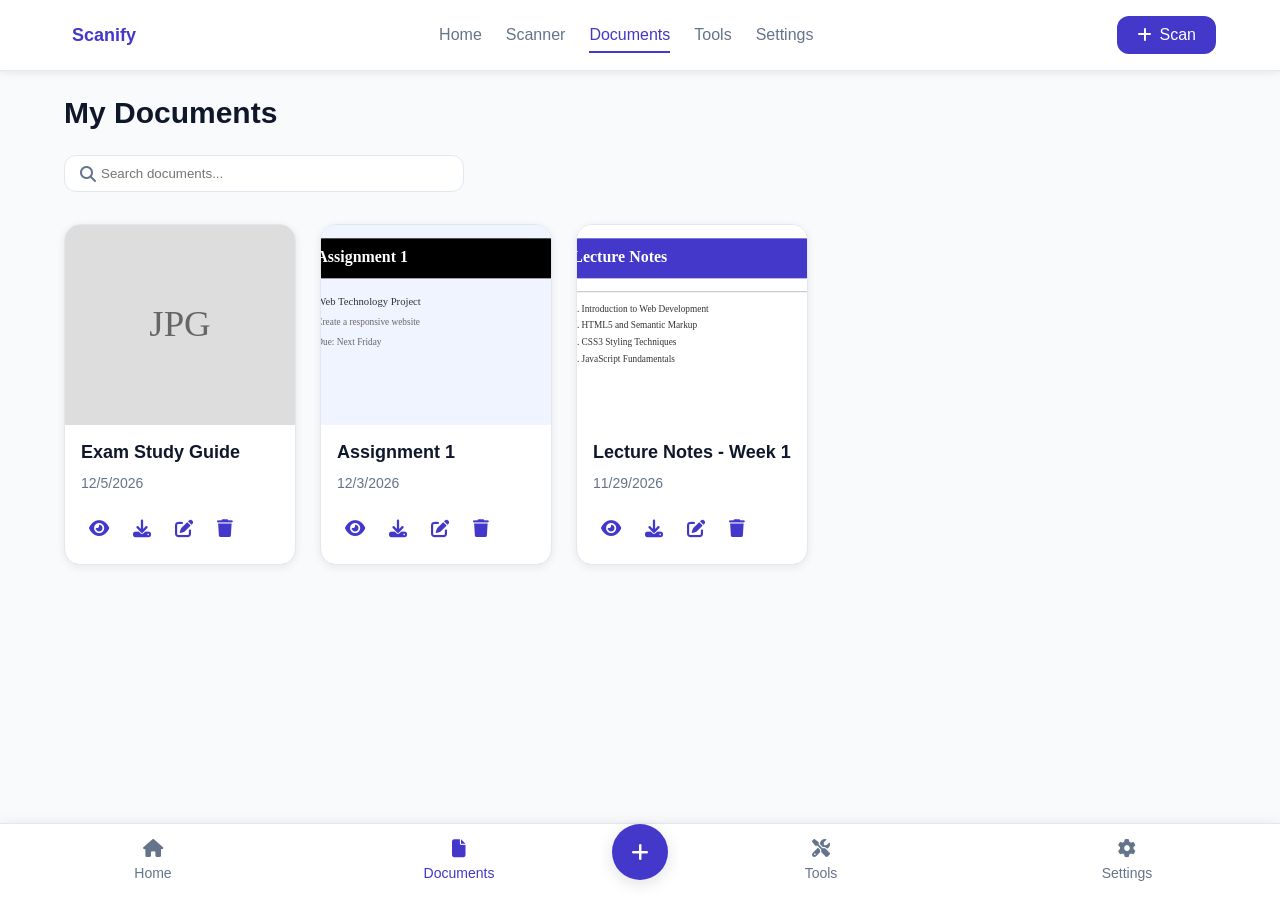
==== documents.html @ d7776bcd "first commit" ====
<!DOCTYPE html>
<html lang="en">
<head>
    <meta charset="UTF-8">
    <meta name="viewport" content="width=device-width, initial-scale=1.0">
    <title>Documents - Scanify</title>
    <link rel="stylesheet" href="css/style.css">
    <link rel="stylesheet" href="https://cdnjs.cloudflare.com/ajax/libs/font-awesome/6.4.0/css/all.min.css">
</head>
<body>
    <!-- Navigation Bar (Desktop) -->
    <nav class="navbar desktop-nav">
        <div class="navbar-container">
            <div class="navbar-logo">
                <i class="fas fa-file-scan"></i>
                <span>Scanify</span>
            </div>
            <ul class="nav-menu">
                <li><a href="index.html">Home</a></li>
                <li><a href="scanner.html">Scanner</a></li>
                <li><a href="documents.html" class="active">Documents</a></li>
                <li><a href="tools.html">Tools</a></li>
                <li><a href="settings.html">Settings</a></li>
            </ul>
            <button class="btn btn-primary nav-scan-btn" onclick="goToScanner()">
                <i class="fas fa-plus"></i> Scan
            </button>
        </div>
    </nav>

    <!-- Bottom Navigation (Mobile) -->
    <nav class="bottom-nav mobile-nav">
        <a href="index.html" class="nav-item" data-page="home">
            <i class="fas fa-home"></i>
            <span>Home</span>
        </a>
        <a href="documents.html" class="nav-item active" data-page="documents">
            <i class="fas fa-file"></i>
            <span>Documents</span>
        </a>
        <button class="nav-fab" onclick="goToScanner()" title="Scan Document">
            <i class="fas fa-plus"></i>
        </button>
        <a href="tools.html" class="nav-item" data-page="tools">
            <i class="fas fa-tools"></i>
            <span>Tools</span>
        </a>
        <a href="settings.html" class="nav-item" data-page="settings">
            <i class="fas fa-cog"></i>
            <span>Settings</span>
        </a>
    </nav>

    <!-- Main Content -->
    <main class="container">
        <div class="documents-container">
            <div class="documents-header">
                <h1>My Documents</h1>
                <div class="search-bar">
                    <i class="fas fa-search"></i>
                    <input type="text" id="searchInput" placeholder="Search documents..." onkeyup="searchDocuments()">
                </div>
            </div>

            <div id="documentsGrid" class="documents-grid">
                <!-- Documents will be loaded here -->
            </div>

            <div id="emptyState" class="empty-state" style="display: none;">
                <i class="fas fa-inbox"></i>
                <p>No documents found.</p>
                <button class="btn btn-primary" onclick="goToScanner()">
                    <i class="fas fa-camera"></i> Start Scanning
                </button>
            </div>

            <div id="noSearchResults" class="empty-state" style="display: none;">
                <i class="fas fa-search"></i>
                <p>No documents match your search.</p>
            </div>
        </div>

        <!-- Document Preview Modal -->
        <div id="previewModal" class="modal" style="display: none;">
            <div class="modal-content modal-large">
                <div class="modal-header">
                    <h2 id="previewTitle">Document Preview</h2>
                    <button class="modal-close" onclick="closePreviewModal()">×</button>
                </div>
                <div class="modal-body">
                    <img id="previewImage" src="" alt="Document Preview" class="preview-image">
                </div>
                <div class="modal-footer">
                    <button class="btn btn-primary" onclick="downloadCurrentDocument()">
                        <i class="fas fa-download"></i> Download
                    </button>
                    <button class="btn btn-secondary" onclick="closePreviewModal()">Close</button>
                </div>
            </div>
        </div>

        <!-- Rename Modal -->
        <div id="renameModal" class="modal" style="display: none;">
            <div class="modal-content">
                <div class="modal-header">
                    <h2>Rename Document</h2>
                    <button class="modal-close" onclick="closeRenameModal()">×</button>
                </div>
                <div class="modal-body">
                    <label for="renameName">New Name:</label>
                    <input type="text" id="renameName" class="form-input">
                </div>
                <div class="modal-footer">
                    <button class="btn btn-primary" onclick="confirmRename()">Rename</button>
                    <button class="btn btn-secondary" onclick="closeRenameModal()">Cancel</button>
                </div>
            </div>
        </div>
    </main>

    <!-- Toast Notification -->
    <div id="toast" class="toast"></div>

    <script src="js/app.js"></script>
    <script src="js/documents.js"></script>
</body>
</html>
---- css/style.css ----
/* ===== ROOT VARIABLES ===== */
:root {
    /* Colors */
    --primary: #4338CA;
    --primary-light: #6366F1;
    --primary-dark: #312E81;
    --secondary: #0EA5E9;
    --success: #10B981;
    --danger: #EF4444;
    --warning: #F59E0B;
    
    --bg-primary: #F8FAFC;
    --bg-secondary: #FFFFFF;
    --bg-tertiary: #F1F5F9;
    
    --text-primary: #0F172A;
    --text-secondary: #64748B;
    --text-light: #94A3B8;
    
    --border-color: #E2E8F0;
    --shadow: 0 2px 8px rgba(0, 0, 0, 0.08);
    --shadow-md: 0 4px 16px rgba(0, 0, 0, 0.12);
    
    /* Spacing */
    --spacing-xs: 4px;
    --spacing-sm: 8px;
    --spacing-md: 16px;
    --spacing-lg: 24px;
    --spacing-xl: 32px;
    --spacing-2xl: 48px;
    
    /* Font */
    --font-primary: -apple-system, BlinkMacSystemFont, 'Segoe UI', Roboto, Oxygen, Ubuntu, Cantarell, sans-serif;
    --font-size-sm: 0.875rem;
    --font-size-base: 1rem;
    --font-size-lg: 1.125rem;
    --font-size-xl: 1.25rem;
    --font-size-2xl: 1.5rem;
    --font-size-3xl: 1.875rem;
    
    /* Border Radius */
    --radius-sm: 6px;
    --radius-md: 12px;
    --radius-lg: 16px;
    
    /* Transitions */
    --transition: all 0.3s ease;
}

/* Dark Mode */
[data-theme="dark"] {
    --bg-primary: #0F172A;
    --bg-secondary: #1E293B;
    --bg-tertiary: #334155;
    
    --text-primary: #F8FAFC;
    --text-secondary: #CBD5E1;
    --text-light: #94A3B8;
    
    --border-color: #334155;
    --shadow: 0 2px 8px rgba(0, 0, 0, 0.3);
    --shadow-md: 0 4px 16px rgba(0, 0, 0, 0.4);
}

/* ===== GLOBAL STYLES ===== */
* {
    margin: 0;
    padding: 0;
    box-sizing: border-box;
}

html {
    scroll-behavior: smooth;
}

body {
    font-family: var(--font-primary);
    background-color: var(--bg-primary);
    color: var(--text-primary);
    line-height: 1.6;
    transition: var(--transition);
}

/* ===== TYPOGRAPHY ===== */
h1, h2, h3, h4, h5, h6 {
    font-weight: 600;
    line-height: 1.2;
}

h1 {
    font-size: var(--font-size-3xl);
}

h2 {
    font-size: var(--font-size-2xl);
}

h3 {
    font-size: var(--font-size-xl);
}

a {
    color: var(--primary);
    text-decoration: none;
    transition: var(--transition);
}

a:hover {
    color: var(--primary-light);
}

.link {
    color: var(--primary);
    font-weight: 500;
}

.link:hover {
    color: var(--primary-light);
    text-decoration: underline;
}

/* ===== NAVBAR ===== */
.navbar {
    background-color: var(--bg-secondary);
    box-shadow: var(--shadow);
    position: sticky;
    top: 0;
    z-index: 100;
    border-bottom: 1px solid var(--border-color);
}

.navbar-container {
    display: flex;
    justify-content: space-between;
    align-items: center;
    max-width: 1200px;
    margin: 0 auto;
    padding: var(--spacing-md) var(--spacing-lg);
}

.navbar-logo {
    display: flex;
    align-items: center;
    gap: var(--spacing-sm);
    font-size: var(--font-size-lg);
    font-weight: 700;
    color: var(--primary);
}

.navbar-logo i {
    font-size: var(--font-size-2xl);
}

.nav-menu {
    display: flex;
    list-style: none;
    gap: var(--spacing-lg);
}

.nav-menu a {
    color: var(--text-secondary);
    font-weight: 500;
    transition: var(--transition);
    padding: var(--spacing-sm) 0;
    border-bottom: 2px solid transparent;
}

.nav-menu a:hover,
.nav-menu a.active {
    color: var(--primary);
    border-bottom-color: var(--primary);
}

.nav-scan-btn {
    white-space: nowrap;
}

/* Mobile Navigation */
.mobile-nav {
    display: none;
}

.bottom-nav {
    position: fixed;
    bottom: 0;
    left: 0;
    right: 0;
    background-color: var(--bg-secondary);
    border-top: 1px solid var(--border-color);
    display: flex;
    justify-content: space-around;
    align-items: center;
    padding: var(--spacing-sm) 0;
    z-index: 100;
    box-shadow: var(--shadow-md);
}

.nav-item {
    display: flex;
    flex-direction: column;
    align-items: center;
    justify-content: center;
    gap: var(--spacing-xs);
    color: var(--text-secondary);
    font-size: var(--font-size-sm);
    padding: var(--spacing-sm) var(--spacing-md);
    transition: var(--transition);
    flex: 1;
    text-align: center;
}

.nav-item:hover,
.nav-item.active {
    color: var(--primary);
}

.nav-item i {
    font-size: var(--font-size-lg);
}

.nav-fab {
    width: 56px;
    height: 56px;
    border-radius: 50%;
    background-color: var(--primary);
    color: white;
    border: none;
    font-size: var(--font-size-xl);
    cursor: pointer;
    box-shadow: var(--shadow-md);
    display: flex;
    align-items: center;
    justify-content: center;
    transition: var(--transition);
    margin-top: -20px;
}

.nav-fab:hover {
    background-color: var(--primary-light);
    transform: scale(1.1);
}

/* ===== BUTTONS ===== */
.btn {
    padding: 10px 20px;
    border: none;
    border-radius: var(--radius-md);
    font-size: var(--font-size-base);
    font-weight: 500;
    cursor: pointer;
    transition: var(--transition);
    display: inline-flex;
    align-items: center;
    gap: var(--spacing-sm);
    white-space: nowrap;
}

.btn-primary {
    background-color: var(--primary);
    color: white;
}

.btn-primary:hover {
    background-color: var(--primary-light);
    box-shadow: var(--shadow-md);
}

.btn-secondary {
    background-color: var(--bg-tertiary);
    color: var(--text-primary);
    border: 1px solid var(--border-color);
}

.btn-secondary:hover {
    background-color: var(--border-color);
}

.btn-danger {
    background-color: var(--danger);
    color: white;
}

.btn-danger:hover {
    background-color: #DC2626;
}

.btn-large {
    padding: 14px 32px;
    font-size: var(--font-size-lg);
}

.btn-icon {
    padding: 8px;
    background-color: transparent;
    color: var(--primary);
    border: none;
    font-size: var(--font-size-lg);
}

.btn-icon:hover {
    background-color: var(--bg-tertiary);
    border-radius: var(--radius-md);
}

/* ===== CONTAINER ===== */
.container {
    max-width: 1200px;
    margin: 0 auto;
    padding: var(--spacing-lg) var(--spacing-lg) 100px var(--spacing-lg);
}

/* ===== FORMS ===== */
.form-input,
.form-input input,
.form-input select,
.form-input textarea {
    width: 100%;
    padding: 10px 12px;
    border: 1px solid var(--border-color);
    border-radius: var(--radius-md);
    background-color: var(--bg-secondary);
    color: var(--text-primary);
    font-family: var(--font-primary);
    font-size: var(--font-size-base);
    transition: var(--transition);
}

input.form-input,
select.form-input,
textarea.form-input {
    width: 100%;
    padding: 10px 12px;
    border: 1px solid var(--border-color);
    border-radius: var(--radius-md);
    background-color: var(--bg-secondary);
    color: var(--text-primary);
    font-family: var(--font-primary);
    font-size: var(--font-size-base);
}

.form-input:focus,
input.form-input:focus,
select.form-input:focus,
textarea.form-input:focus {
    outline: none;
    border-color: var(--primary);
    box-shadow: 0 0 0 3px rgba(67, 56, 202, 0.1);
}

.form-group {
    margin-bottom: var(--spacing-lg);
}

.form-group label {
    display: block;
    margin-bottom: var(--spacing-sm);
    font-weight: 500;
    color: var(--text-primary);
}

/* ===== CARDS ===== */
.card {
    background-color: var(--bg-secondary);
    border: 1px solid var(--border-color);
    border-radius: var(--radius-lg);
    padding: var(--spacing-lg);
    box-shadow: var(--shadow);
    transition: var(--transition);
}

.card:hover {
    box-shadow: var(--shadow-md);
    transform: translateY(-2px);
}

.document-card {
    background-color: var(--bg-secondary);
    border: 1px solid var(--border-color);
    border-radius: var(--radius-lg);
    overflow: hidden;
    transition: var(--transition);
    box-shadow: var(--shadow);
}

.document-card:hover {
    box-shadow: var(--shadow-md);
    transform: translateY(-4px);
}

.card-image {
    width: 100%;
    height: 200px;
    background-color: var(--bg-tertiary);
    overflow: hidden;
}

.card-image img {
    width: 100%;
    height: 100%;
    object-fit: cover;
}

.card-content {
    padding: var(--spacing-md);
}

.card-content h3 {
    margin-bottom: var(--spacing-sm);
    font-size: var(--font-size-lg);
    line-height: 1.3;
}

.card-date {
    font-size: var(--font-size-sm);
    color: var(--text-secondary);
    margin-bottom: var(--spacing-md);
}

.card-actions {
    display: flex;
    gap: var(--spacing-sm);
}

/* ===== MODALS ===== */
.modal {
    display: none;
    position: fixed;
    top: 0;
    left: 0;
    right: 0;
    bottom: 0;
    background-color: rgba(0, 0, 0, 0.5);
    z-index: 1000;
    align-items: center;
    justify-content: center;
    padding: var(--spacing-lg);
    overflow-y: auto;
}

.modal.active {
    display: flex;
}

.modal-content {
    background-color: var(--bg-secondary);
    border-radius: var(--radius-lg);
    box-shadow: var(--shadow-md);
    max-width: 500px;
    width: 100%;
    max-height: 90vh;
    overflow-y: auto;
}

.modal-large {
    max-width: 800px;
}

.modal-header {
    display: flex;
    justify-content: space-between;
    align-items: center;
    padding: var(--spacing-lg);
    border-bottom: 1px solid var(--border-color);
}

.modal-header h2 {
    margin: 0;
}

.modal-close {
    background: none;
    border: none;
    font-size: var(--font-size-2xl);
    color: var(--text-secondary);
    cursor: pointer;
    transition: var(--transition);
}

.modal-close:hover {
    color: var(--text-primary);
}

.modal-body {
    padding: var(--spacing-lg);
}

.modal-footer {
    display: flex;
    gap: var(--spacing-md);
    padding: var(--spacing-lg);
    border-top: 1px solid var(--border-color);
    justify-content: flex-end;
}

/* ===== SECTIONS ===== */
.section-header {
    display: flex;
    justify-content: space-between;
    align-items: center;
    margin-bottom: var(--spacing-lg);
}

.section-header h2 {
    margin: 0;
}

.section-subtitle {
    color: var(--text-secondary);
    margin-bottom: var(--spacing-xl);
}

/* ===== GRID LAYOUTS ===== */
.documents-grid {
    display: grid;
    grid-template-columns: repeat(auto-fill, minmax(220px, 1fr));
    gap: var(--spacing-lg);
    margin-bottom: var(--spacing-xl);
}

.tools-grid {
    display: grid;
    grid-template-columns: repeat(auto-fit, minmax(300px, 1fr));
    gap: var(--spacing-lg);
    margin: var(--spacing-xl) 0;
}

.features-grid {
    display: grid;
    grid-template-columns: repeat(auto-fit, minmax(250px, 1fr));
    gap: var(--spacing-lg);
}

/* ===== HOME PAGE ===== */
.home-header {
    text-align: center;
    padding: var(--spacing-2xl) 0;
    margin-bottom: var(--spacing-xl);
}

.home-header h1 {
    margin-bottom: var(--spacing-md);
    color: var(--text-primary);
}

.home-header p {
    font-size: var(--font-size-lg);
    color: var(--text-secondary);
    margin-bottom: var(--spacing-lg);
}

.recent-docs-section {
    margin-bottom: var(--spacing-2xl);
}

.stats-section {
    display: grid;
    grid-template-columns: repeat(auto-fit, minmax(200px, 1fr));
    gap: var(--spacing-lg);
    margin: var(--spacing-xl) 0;
}

.stat-card {
    background-color: var(--bg-secondary);
    border: 1px solid var(--border-color);
    border-radius: var(--radius-lg);
    padding: var(--spacing-lg);
    display: flex;
    align-items: center;
    gap: var(--spacing-lg);
    box-shadow: var(--shadow);
}

.stat-card i {
    font-size: var(--font-size-2xl);
    color: var(--primary);
}

.stat-content h3 {
    margin: 0;
    color: var(--primary);
}

.stat-content p {
    margin: 0;
    color: var(--text-secondary);
    font-size: var(--font-size-sm);
}

.features-section {
    margin: var(--spacing-2xl) 0;
}

.feature-card {
    background-color: var(--bg-secondary);
    border: 1px solid var(--border-color);
    border-radius: var(--radius-lg);
    padding: var(--spacing-lg);
    text-align: center;
    box-shadow: var(--shadow);
    transition: var(--transition);
}

.feature-card:hover {
    box-shadow: var(--shadow-md);
    transform: translateY(-4px);
}

.feature-card i {
    font-size: var(--font-size-3xl);
    color: var(--primary);
    margin-bottom: var(--spacing-md);
}

.feature-card h3 {
    margin-bottom: var(--spacing-sm);
}

.feature-card p {
    color: var(--text-secondary);
    margin: 0;
}

/* ===== EMPTY STATE ===== */
.empty-state {
    display: flex;
    flex-direction: column;
    align-items: center;
    justify-content: center;
    padding: var(--spacing-2xl);
    text-align: center;
    color: var(--text-secondary);
}

.empty-state i {
    font-size: 64px;
    color: var(--border-color);
    margin-bottom: var(--spacing-lg);
}

.empty-state p {
    margin-bottom: var(--spacing-lg);
}

/* ===== SCANNER ===== */
.scanner-container {
    max-width: 800px;
}

.scan-options {
    display: grid;
    grid-template-columns: repeat(auto-fit, minmax(250px, 1fr));
    gap: var(--spacing-lg);
    margin: var(--spacing-xl) 0;
}

.option-card {
    background-color: var(--bg-secondary);
    border: 2px dashed var(--border-color);
    border-radius: var(--radius-lg);
    padding: var(--spacing-lg);
    text-align: center;
    cursor: pointer;
    transition: var(--transition);
}

.option-card:hover {
    border-color: var(--primary);
    background-color: var(--bg-tertiary);
    box-shadow: var(--shadow);
}

.option-card i {
    font-size: var(--font-size-3xl);
    color: var(--primary);
    margin-bottom: var(--spacing-md);
}

.option-card h3 {
    margin-bottom: var(--spacing-sm);
}

.option-card p {
    color: var(--text-secondary);
    margin: 0;
}

.camera-section {
    margin: var(--spacing-xl) 0;
}

.camera-wrapper {
    background-color: #000;
    border-radius: var(--radius-lg);
    overflow: hidden;
    position: relative;
}

#cameraPreview {
    width: 100%;
    display: block;
}

.camera-controls {
    display: flex;
    gap: var(--spacing-md);
    justify-content: center;
    padding: var(--spacing-lg);
    background-color: var(--bg-secondary);
    border-top: 1px solid var(--border-color);
}

.editor-section {
    margin: var(--spacing-xl) 0;
}

.editor-preview {
    background-color: var(--bg-tertiary);
    border: 1px solid var(--border-color);
    border-radius: var(--radius-lg);
    padding: var(--spacing-lg);
    margin-bottom: var(--spacing-lg);
    max-height: 500px;
    overflow-y: auto;
    display: flex;
    align-items: center;
    justify-content: center;
}

#editorCanvas,
#cropCanvas {
    max-width: 100%;
    max-height: 100%;
}

.editor-toolbar {
    display: grid;
    grid-template-columns: repeat(auto-fit, minmax(150px, 1fr));
    gap: var(--spacing-md);
    padding: var(--spacing-lg);
    background-color: var(--bg-secondary);
    border: 1px solid var(--border-color);
    border-radius: var(--radius-lg);
    margin-bottom: var(--spacing-lg);
}

.toolbar-group {
    display: flex;
    flex-direction: column;
    gap: var(--spacing-sm);
}

.toolbar-group label {
    font-size: var(--font-size-sm);
    font-weight: 500;
    color: var(--text-secondary);
}

.toolbar-group select,
.toolbar-group input {
    padding: 8px;
    border: 1px solid var(--border-color);
    border-radius: var(--radius-md);
    background-color: var(--bg-primary);
    color: var(--text-primary);
}

.editor-actions {
    display: flex;
    gap: var(--spacing-md);
}

.editor-actions .btn {
    flex: 1;
}

/* ===== DOCUMENTS ===== */
.documents-container {
    max-width: 1000px;
}

.documents-header {
    margin-bottom: var(--spacing-xl);
}

.documents-header h1 {
    margin-bottom: var(--spacing-lg);
}

.search-bar {
    position: relative;
    max-width: 400px;
}

.search-bar i {
    position: absolute;
    left: var(--spacing-md);
    top: 50%;
    transform: translateY(-50%);
    color: var(--text-secondary);
}

.search-bar input {
    width: 100%;
    padding: 10px 12px 10px 36px;
    border: 1px solid var(--border-color);
    border-radius: var(--radius-md);
    background-color: var(--bg-secondary);
    color: var(--text-primary);
}

.preview-image {
    max-width: 100%;
    max-height: 500px;
}

/* ===== TOOLS ===== */
.tool-card {
    background-color: var(--bg-secondary);
    border: 1px solid var(--border-color);
    border-radius: var(--radius-lg);
    padding: var(--spacing-lg);
    text-align: center;
    box-shadow: var(--shadow);
    transition: var(--transition);
}

.tool-card:hover {
    box-shadow: var(--shadow-md);
    transform: translateY(-4px);
}

.tool-icon {
    font-size: 48px;
    color: var(--primary);
    margin-bottom: var(--spacing-md);
}

.tool-card h3 {
    margin-bottom: var(--spacing-sm);
}

.tool-card p {
    color: var(--text-secondary);
    margin-bottom: var(--spacing-lg);
}

.compression-section,
.pdf-section,
.merge-section {
    margin-bottom: var(--spacing-lg);
    padding: var(--spacing-lg);
    background-color: var(--bg-tertiary);
    border-radius: var(--radius-md);
}

.compression-section h3,
.pdf-section h3,
.merge-section h3 {
    margin-bottom: var(--spacing-md);
}

.quality-control {
    display: flex;
    align-items: center;
    gap: var(--spacing-md);
    margin-bottom: var(--spacing-md);
}

.quality-control input[type="range"] {
    flex: 1;
}

.quality-control span {
    min-width: 50px;
    text-align: right;
    font-weight: 500;
}

.compression-preview {
    padding: var(--spacing-lg);
    background-color: var(--bg-primary);
    border-radius: var(--radius-md);
    text-align: center;
}

.compression-preview canvas {
    max-width: 100%;
    max-height: 400px;
}

.pdf-preview,
.merge-preview {
    padding: var(--spacing-lg);
    background-color: var(--bg-primary);
    border-radius: var(--radius-md);
}

.image-list {
    display: grid;
    grid-template-columns: repeat(auto-fill, minmax(150px, 1fr));
    gap: var(--spacing-md);
}

.image-item {
    position: relative;
    border-radius: var(--radius-md);
    overflow: hidden;
    background-color: var(--bg-tertiary);
}

.image-item img {
    width: 100%;
    height: 150px;
    object-fit: cover;
}

.image-item .remove-btn {
    position: absolute;
    top: var(--spacing-sm);
    right: var(--spacing-sm);
    background-color: var(--danger);
    color: white;
    border: none;
    border-radius: 50%;
    width: 28px;
    height: 28px;
    cursor: pointer;
    display: flex;
    align-items: center;
    justify-content: center;
    opacity: 0;
    transition: var(--transition);
}

.image-item:hover .remove-btn {
    opacity: 1;
}

/* ===== SETTINGS ===== */
.settings-section {
    background-color: var(--bg-secondary);
    border: 1px solid var(--border-color);
    border-radius: var(--radius-lg);
    padding: var(--spacing-lg);
    margin-bottom: var(--spacing-lg);
    box-shadow: var(--shadow);
}

.settings-section .section-header {
    gap: var(--spacing-md);
    margin-bottom: var(--spacing-lg);
}

.settings-section .section-header i {
    font-size: var(--font-size-xl);
    color: var(--primary);
}

.settings-content {
    padding-top: var(--spacing-lg);
    border-top: 1px solid var(--border-color);
}

.setting-item {
    display: flex;
    justify-content: space-between;
    align-items: center;
    padding: var(--spacing-md) 0;
    gap: var(--spacing-lg);
}

.setting-label h3 {
    margin-bottom: var(--spacing-sm);
}

.setting-label p {
    color: var(--text-secondary);
    font-size: var(--font-size-sm);
    margin: 0;
}

.theme-toggle {
    display: flex;
    gap: var(--spacing-sm);
}

.theme-btn {
    padding: 8px 16px;
    border: 1px solid var(--border-color);
    border-radius: var(--radius-md);
    background-color: var(--bg-primary);
    color: var(--text-primary);
    cursor: pointer;
    transition: var(--transition);
}

.theme-btn.active {
    background-color: var(--primary);
    color: white;
    border-color: var(--primary);
}

.info-box {
    background-color: var(--bg-tertiary);
    border-radius: var(--radius-md);
    padding: var(--spacing-lg);
    margin-bottom: var(--spacing-lg);
}

.info-item {
    display: flex;
    justify-content: space-between;
    padding: var(--spacing-md) 0;
    border-bottom: 1px solid var(--border-color);
}

.info-item:last-child {
    border-bottom: none;
}

.info-label {
    font-weight: 500;
    color: var(--text-secondary);
}

.info-value {
    color: var(--primary);
    font-weight: 600;
}

.app-description {
    color: var(--text-secondary);
    margin-bottom: var(--spacing-lg);
}

.app-features {
    list-style: none;
    display: grid;
    grid-template-columns: repeat(auto-fit, minmax(200px, 1fr));
    gap: var(--spacing-md);
    margin-bottom: var(--spacing-lg);
}

.app-features li {
    display: flex;
    align-items: center;
    gap: var(--spacing-sm);
    color: var(--text-secondary);
}

.app-features i {
    color: var(--success);
}

.contact-info {
    display: grid;
    grid-template-columns: repeat(auto-fit, minmax(250px, 1fr));
    gap: var(--spacing-lg);
    margin-bottom: var(--spacing-xl);
}

.contact-item {
    display: flex;
    gap: var(--spacing-md);
    padding: var(--spacing-md);
    background-color: var(--bg-tertiary);
    border-radius: var(--radius-md);
}

.contact-item i {
    font-size: var(--font-size-xl);
    color: var(--primary);
    flex-shrink: 0;
}

.contact-item h4 {
    margin: 0 0 var(--spacing-sm) 0;
}

.contact-item a,
.contact-item span {
    color: var(--text-secondary);
    margin: 0;
}

.contact-form {
    background-color: var(--bg-tertiary);
    padding: var(--spacing-lg);
    border-radius: var(--radius-md);
}

.contact-form h3 {
    margin-bottom: var(--spacing-lg);
}

.about-content {
    color: var(--text-secondary);
}

.about-content p {
    margin-bottom: var(--spacing-md);
}

.text-muted {
    color: var(--text-light);
    font-size: var(--font-size-sm);
}

/* ===== TOAST NOTIFICATIONS ===== */
.toast {
    position: fixed;
    bottom: 120px;
    left: 50%;
    transform: translateX(-50%);
    background-color: var(--text-primary);
    color: var(--bg-primary);
    padding: var(--spacing-md) var(--spacing-lg);
    border-radius: var(--radius-md);
    box-shadow: var(--shadow-md);
    z-index: 2000;
    opacity: 0;
    pointer-events: none;
    transition: var(--transition);
}

.toast.show {
    opacity: 1;
    pointer-events: all;
}

/* ===== UTILITIES ===== */
.text-center {
    text-align: center;
}

.text-right {
    text-align: right;
}

.mt-md {
    margin-top: var(--spacing-md);
}

.mb-md {
    margin-bottom: var(--spacing-md);
}

.gap-md {
    gap: var(--spacing-md);
}

/* ===== RESPONSIVE DESIGN ===== */
@media (max-width: 768px) {
    .desktop-nav {
        display: none;
    }

    .mobile-nav {
        display: flex;
    }

    .container {
        padding: var(--spacing-lg) var(--spacing-md) 100px var(--spacing-md);
    }

    .documents-grid {
        grid-template-columns: repeat(auto-fill, minmax(150px, 1fr));
    }

    .tools-grid {
        grid-template-columns: 1fr;
    }

    .features-grid {
        grid-template-columns: 1fr;
    }

    .stats-section {
        grid-template-columns: 1fr;
    }

    .nav-menu {
        display: none;
    }

    .setting-item {
        flex-direction: column;
        align-items: flex-start;
    }

    .contact-info {
        grid-template-columns: 1fr;
    }

    .editor-toolbar {
        grid-template-columns: repeat(2, 1fr);
    }

    .modal-content {
        max-width: 90%;
    }

    .search-bar {
        max-width: 100%;
    }

    .home-header {
        padding: var(--spacing-lg) 0;
    }

    .home-header h1 {
        font-size: var(--font-size-2xl);
    }
}

@media (max-width: 480px) {
    :root {
        --font-size-xl: 1.125rem;
        --font-size-2xl: 1.375rem;
        --font-size-3xl: 1.625rem;
    }

    .container {
        padding: var(--spacing-md) var(--spacing-sm) 100px var(--spacing-sm);
    }

    .documents-grid {
        grid-template-columns: repeat(auto-fill, minmax(120px, 1fr));
    }

    .nav-item {
        padding: var(--spacing-xs) var(--spacing-sm);
    }

    .nav-item span {
        display: none;
    }

    .editor-toolbar {
        grid-template-columns: 1fr;
    }

    .editor-actions {
        flex-direction: column;
    }

    .modal-footer {
        flex-direction: column-reverse;
    }

    .modal-footer .btn {
        width: 100%;
    }

    .btn {
        padding: 10px 16px;
        font-size: var(--font-size-sm);
    }

    .btn-large {
        padding: 12px 24px;
        font-size: var(--font-size-base);
    }
}
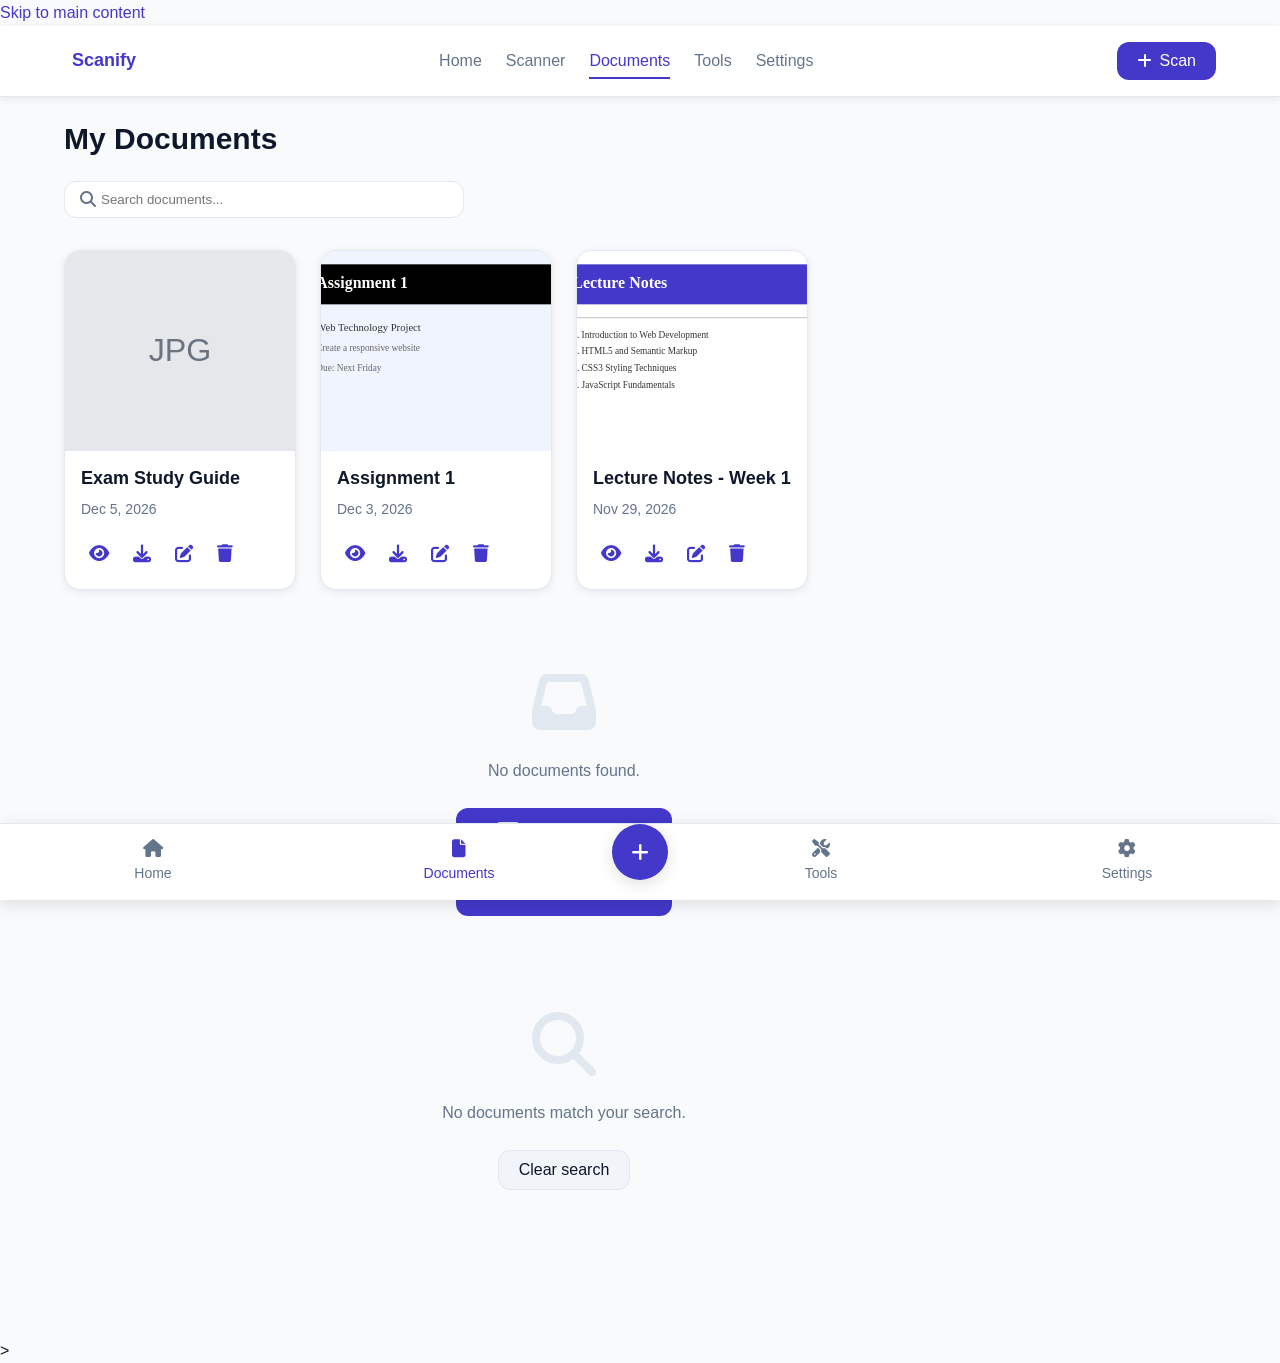
==== commit 4ee87cdc: "Complete professional update: all HTML, CSS, JS files + settings.js" ====
--- a/documents.html
+++ b/documents.html
@@ -2,126 +2,300 @@
 <html lang="en">
 <head>
     <meta charset="UTF-8">
-    <meta name="viewport" content="width=device-width, initial-scale=1.0">
-    <title>Documents - Scanify</title>
+    <meta name="viewport" content="width=device-width, initial-scale=1.0, viewport-fit=cover">
+    <meta name="description" content="View, search, preview and manage all your scanned documents in Scanify.">
+    <meta name="theme-color" content="#2563eb">
+    <meta name="color-scheme" content="light dark">
+
+    <title>My Documents — Scanify</title>
+
+    <!-- Favicon -->
+    <link rel="icon" type="image/svg+xml" href="data:image/svg+xml,%3Csvg xmlns='http://www.w3.org/2000/svg' viewBox='0 0 100 100'%3E%3Ctext y='.9em' font-size='90'%3E📄%3C/text%3E%3C/svg%3E">
+
+    <!-- Stylesheets -->
     <link rel="stylesheet" href="css/style.css">
-    <link rel="stylesheet" href="https://cdnjs.cloudflare.com/ajax/libs/font-awesome/6.4.0/css/all.min.css">
+    <link
+        rel="stylesheet"
+        href="https://cdnjs.cloudflare.com/ajax/libs/font-awesome/6.5.2/css/all.min.css"
+        integrity="sha512-SnH5WK+bZxgPHs44uWIX+LLJAJ9/2PkPKZ5QiAj6Ta86w+fsb2TkcmfRyVX3pBnMFcV7oQPJkl9QevSCWr3W6A=="
+        crossorigin="anonymous"
+        referrerpolicy="no-referrer"
+    >
 </head>
+
 <body>
-    <!-- Navigation Bar (Desktop) -->
-    <nav class="navbar desktop-nav">
+    <!-- ============ Skip Link (Accessibility) ============ -->
+    <a href="#main-content" class="skip-link">Skip to main content</a>
+
+    <!-- ============ Desktop Navigation ============ -->
+    <nav class="navbar desktop-nav" aria-label="Primary navigation">
         <div class="navbar-container">
-            <div class="navbar-logo">
-                <i class="fas fa-file-scan"></i>
+            <a href="index.html" class="navbar-logo" aria-label="Scanify home">
+                <i class="fas fa-file-scan" aria-hidden="true"></i>
                 <span>Scanify</span>
-            </div>
+            </a>
+
             <ul class="nav-menu">
                 <li><a href="index.html">Home</a></li>
                 <li><a href="scanner.html">Scanner</a></li>
-                <li><a href="documents.html" class="active">Documents</a></li>
+                <li><a href="documents.html" class="active" aria-current="page">Documents</a></li>
                 <li><a href="tools.html">Tools</a></li>
                 <li><a href="settings.html">Settings</a></li>
             </ul>
-            <button class="btn btn-primary nav-scan-btn" onclick="goToScanner()">
-                <i class="fas fa-plus"></i> Scan
+
+            <button
+                type="button"
+                class="btn btn-primary nav-scan-btn"
+                data-action="go-to-scanner"
+                aria-label="Start a new scan"
+            >
+                <i class="fas fa-plus" aria-hidden="true"></i>
+                <span>Scan</span>
             </button>
         </div>
     </nav>
 
-    <!-- Bottom Navigation (Mobile) -->
-    <nav class="bottom-nav mobile-nav">
+    <!-- ============ Mobile Bottom Navigation ============ -->
+    <nav class="bottom-nav mobile-nav" aria-label="Mobile navigation">
         <a href="index.html" class="nav-item" data-page="home">
-            <i class="fas fa-home"></i>
+            <i class="fas fa-home" aria-hidden="true"></i>
             <span>Home</span>
         </a>
-        <a href="documents.html" class="nav-item active" data-page="documents">
-            <i class="fas fa-file"></i>
+        <a href="documents.html" class="nav-item active" data-page="documents" aria-current="page">
+            <i class="fas fa-file" aria-hidden="true"></i>
             <span>Documents</span>
         </a>
-        <button class="nav-fab" onclick="goToScanner()" title="Scan Document">
-            <i class="fas fa-plus"></i>
+
+        <button
+            type="button"
+            class="nav-fab"
+            data-action="go-to-scanner"
+            aria-label="Scan a document"
+            title="Scan Document"
+        >
+            <i class="fas fa-plus" aria-hidden="true"></i>
         </button>
+
         <a href="tools.html" class="nav-item" data-page="tools">
-            <i class="fas fa-tools"></i>
+            <i class="fas fa-tools" aria-hidden="true"></i>
             <span>Tools</span>
         </a>
         <a href="settings.html" class="nav-item" data-page="settings">
-            <i class="fas fa-cog"></i>
+            <i class="fas fa-cog" aria-hidden="true"></i>
             <span>Settings</span>
         </a>
     </nav>
 
-    <!-- Main Content -->
-    <main class="container">
+    <!-- ============ Main Content ============ -->
+    <main id="main-content" class="container">
         <div class="documents-container">
+
+            <!-- Page Header -->
             <div class="documents-header">
                 <h1>My Documents</h1>
-                <div class="search-bar">
-                    <i class="fas fa-search"></i>
-                    <input type="text" id="searchInput" placeholder="Search documents..." onkeyup="searchDocuments()">
+
+                <div class="search-bar" role="search">
+                    <label for="searchInput" class="sr-only">Search documents</label>
+                    <i class="fas fa-search" aria-hidden="true"></i>
+                    <input
+                        type="search"
+                        id="searchInput"
+                        placeholder="Search documents..."
+                        autocomplete="off"
+                        aria-controls="documentsGrid"
+                    >
+                    <button
+                        type="button"
+                        id="clearSearchBtn"
+                        class="search-clear"
+                        aria-label="Clear search"
+                        hidden
+                    >
+                        <i class="fas fa-times" aria-hidden="true"></i>
+                    </button>
                 </div>
             </div>
 
-            <div id="documentsGrid" class="documents-grid">
-                <!-- Documents will be loaded here -->
-            </div>
-
-            <div id="emptyState" class="empty-state" style="display: none;">
-                <i class="fas fa-inbox"></i>
+            <!-- Documents Grid -->
+            <div
+                id="documentsGrid"
+                class="documents-grid"
+                aria-live="polite"
+                aria-busy="false"
+            >
+                <!-- Documents injected by JS -->
+            </div>
+
+            <!-- Empty State (no documents at all) -->
+            <div id="emptyState" class="empty-state" hidden>
+                <i class="fas fa-inbox" aria-hidden="true"></i>
                 <p>No documents found.</p>
-                <button class="btn btn-primary" onclick="goToScanner()">
-                    <i class="fas fa-camera"></i> Start Scanning
-                </button>
-            </div>
-
-            <div id="noSearchResults" class="empty-state" style="display: none;">
-                <i class="fas fa-search"></i>
+                <button
+                    type="button"
+                    class="btn btn-primary"
+                    data-action="go-to-scanner"
+                >
+                    <i class="fas fa-camera" aria-hidden="true"></i>
+                    Start Scanning
+                </button>
+            </div>
+
+            <!-- Empty State (no search results) -->
+            <div id="noSearchResults" class="empty-state empty-state--search" hidden>
+                <i class="fas fa-search" aria-hidden="true"></i>
                 <p>No documents match your search.</p>
-            </div>
-        </div>
-
-        <!-- Document Preview Modal -->
-        <div id="previewModal" class="modal" style="display: none;">
-            <div class="modal-content modal-large">
+                <button
+                    type="button"
+                    class="btn btn-secondary"
+                    id="resetSearchBtn"
+                >
+                    Clear search
+                </button>
+            </div>
+        </div>
+    </main>
+
+    <!-- ============ Preview Modal ============ -->
+    <div
+        id="previewModal"
+        class="modal"
+        role="dialog"
+        aria-modal="true"
+        aria-labelledby="previewTitle"
+        hidden
+    >
+        <div class="modal-backdrop" data-close-modal="preview"></div>
+
+        <div class="modal-content modal-large" role="document">
+            <div class="modal-header">
+                <h2 id="previewTitle">Document Preview</h2>
+                <button
+                    type="button"
+                    class="modal-close"
+                    data-close-modal="preview"
+                    aria-label="Close preview"
+                >
+                    <i class="fas fa-times" aria-hidden="true"></i>
+                </button>
+            </div>
+
+            <div class="modal-body">
+                <img
+                    id="previewImage"
+                    alt="Document preview"
+                    class="preview-image"
+                >
+            </div>
+
+            <div class="modal-footer">
+                <button type="button" class="btn btn-primary" id="downloadBtn">
+                    <i class="fas fa-download" aria-hidden="true"></i>
+                    Download
+                </button>
+                <button
+                    type="button"
+                    class="btn btn-secondary"
+                    data-close-modal="preview"
+                >
+                    Close
+                </button>
+            </div>
+        </div>
+    </div>
+
+    <!-- ============ Rename Modal ============ -->
+    <div
+        id="renameModal"
+        class="modal"
+        role="dialog"
+        aria-modal="true"
+        aria-labelledby="renameTitle"
+        hidden
+    >
+        <div class="modal-backdrop" data-close-modal="rename"></div>
+
+        <div class="modal-content" role="document">
+            <form id="renameForm">
                 <div class="modal-header">
-                    <h2 id="previewTitle">Document Preview</h2>
-                    <button class="modal-close" onclick="closePreviewModal()">×</button>
+                    <h2 id="renameTitle">Rename Document</h2>
+                    <button
+                        type="button"
+                        class="modal-close"
+                        data-close-modal="rename"
+                        aria-label="Close rename dialog"
+                    >
+                        <i class="fas fa-times" aria-hidden="true"></i>
+                    </button>
                 </div>
+
                 <div class="modal-body">
-                    <img id="previewImage" src="" alt="Document Preview" class="preview-image">
+                    <label for="renameName" class="form-label">New Name:</label>
+                    <input
+                        type="text"
+                        id="renameName"
+                        class="form-input"
+                        required
+                        maxlength="100"
+                        autocomplete="off"
+                    >
                 </div>
+
                 <div class="modal-footer">
-                    <button class="btn btn-primary" onclick="downloadCurrentDocument()">
-                        <i class="fas fa-download"></i> Download
+                    <button type="submit" class="btn btn-primary">Rename</button>
+                    <button
+                        type="button"
+                        class="btn btn-secondary"
+                        data-close-modal="rename"
+                    >
+                        Cancel
                     </button>
-                    <button class="btn btn-secondary" onclick="closePreviewModal()">Close</button>
                 </div>
-            </div>
-        </div>
-
-        <!-- Rename Modal -->
-        <div id="renameModal" class="modal" style="display: none;">
-            <div class="modal-content">
-                <div class="modal-header">
-                    <h2>Rename Document</h2>
-                    <button class="modal-close" onclick="closeRenameModal()">×</button>
-                </div>
-                <div class="modal-body">
-                    <label for="renameName">New Name:</label>
-                    <input type="text" id="renameName" class="form-input">
-                </div>
-                <div class="modal-footer">
-                    <button class="btn btn-primary" onclick="confirmRename()">Rename</button>
-                    <button class="btn btn-secondary" onclick="closeRenameModal()">Cancel</button>
-                </div>
-            </div>
-        </div>
-    </main>
-
-    <!-- Toast Notification -->
-    <div id="toast" class="toast"></div>
-
-    <script src="js/app.js"></script>
-    <script src="js/documents.js"></script>
+            </form>
+        </div>
+    </div>
+    <!-- ============ Delete Confirmation Modal ============ -->
+<div
+    id="deleteModal"
+    class="modal"
+    role="alertdialog"
+    aria-modal="true"
+    aria-labelledby="deleteTitle"
+    aria-describedby="deleteDesc"
+    hidden
+>
+    <div class="modal-backdrop" data-close-modal="delete"></div>
+    <div class="modal-content" role="document">
+        <div class="modal-header">
+            <h2 id="deleteTitle">Delete Document?</h2>
+            <button type="button" class="modal-close"
+                    data-close-modal="delete" aria-label="Close dialog">
+                <i class="fas fa-times" aria-hidden="true"></i>
+            </button>
+        </div>
+        <div class="modal-body">
+            <p id="deleteDesc" class="text-muted">
+                Are you sure you want to delete
+                <strong id="deleteDocName">this document</strong>?
+                This action cannot be undone.
+            </p>
+        </div>
+        <div class="modal-footer">
+            <button type="button" class="btn btn-danger"
+                    id="confirmDeleteBtn" data-action="confirm-delete">
+                <i class="fas fa-trash" aria-hidden="true"></i>
+                <span>Delete</span>
+            </button>
+            <button type="button" class="btn btn-secondary"
+                    data-close-modal="delete">Cancel</button>
+        </div>
+    </div>
+</div>
+
+    <!-- ============ Toast ============ -->
+    <div id="toast" class="toast" role="status" aria-live="polite" aria-atomic="true"></div>
+
+    <!-- ============ Scripts ============ -->
+    <script src="js/app.js" defer></script>
+    <script src="js/documents.js" defer></script>
 </body>
-</html>
+</html>>
